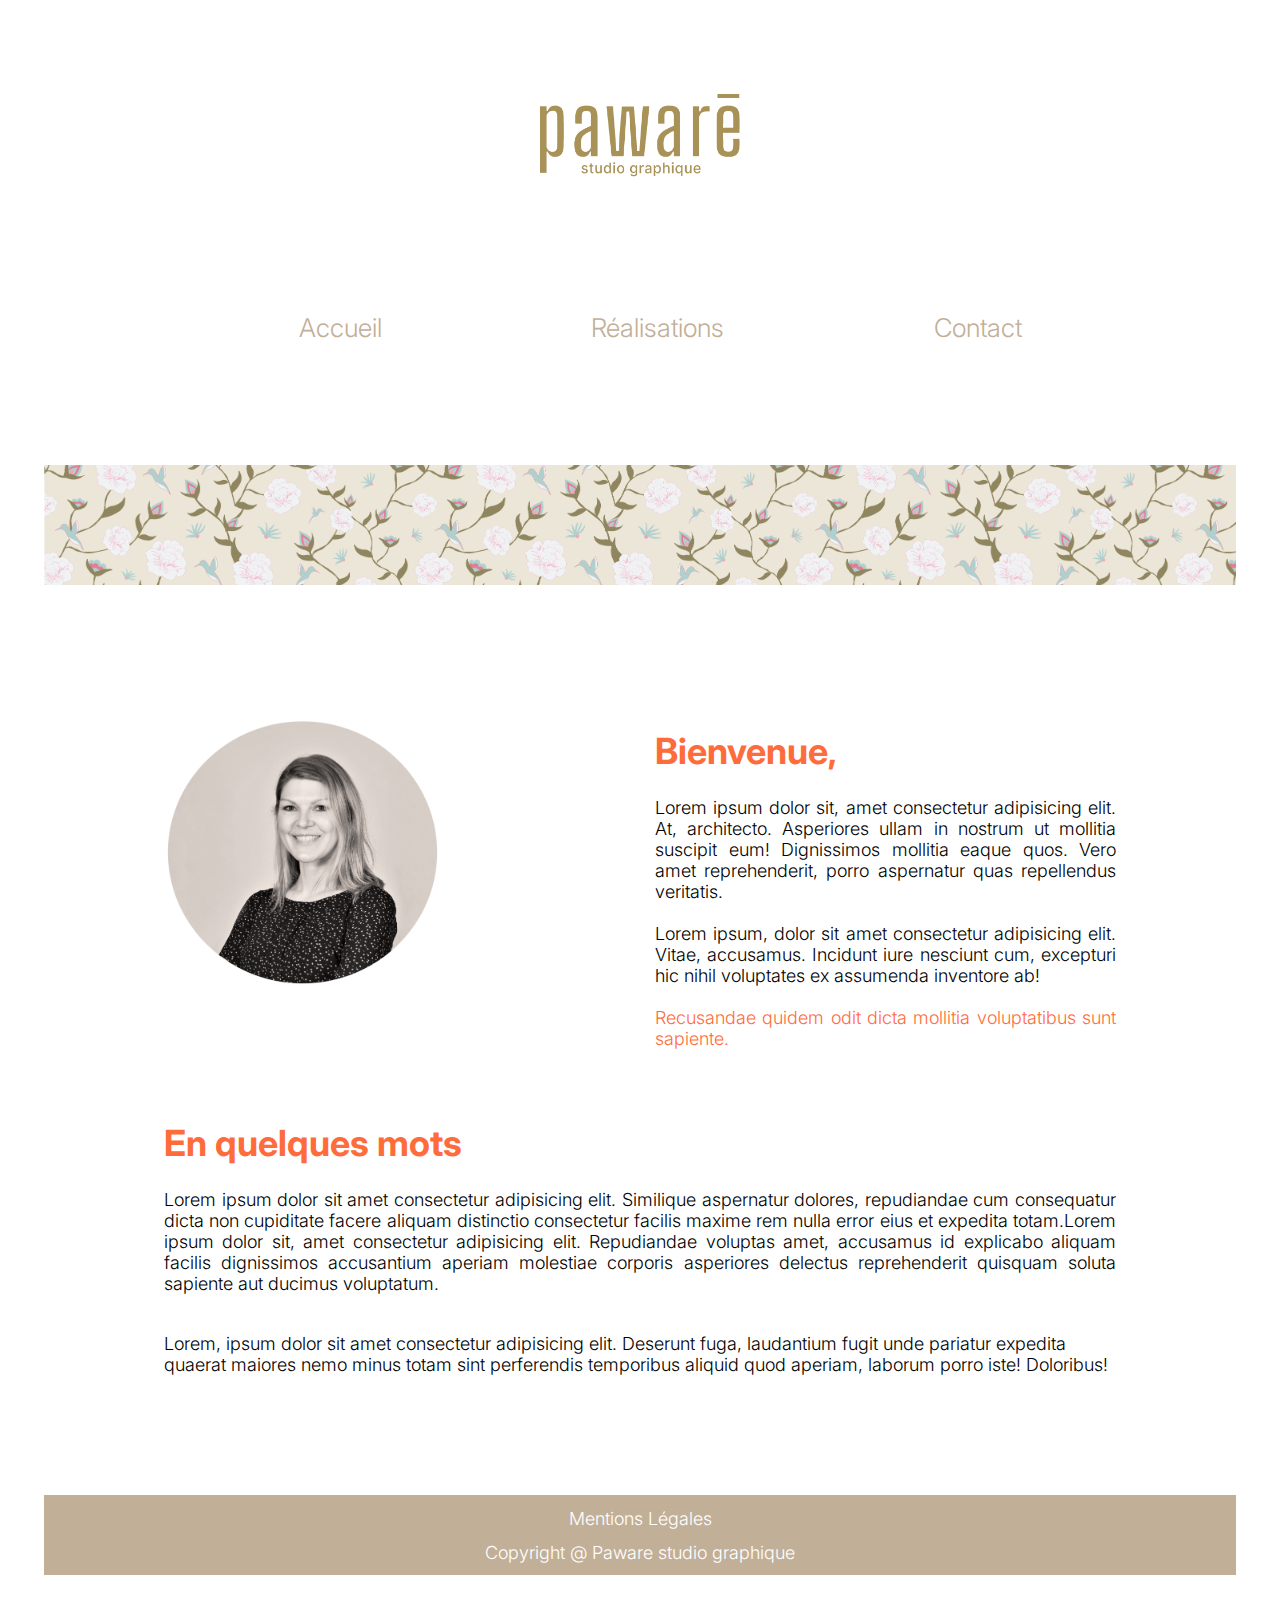
==== index.html @ 5df1b91e "Portfolio V1" ====
<!DOCTYPE html>
<html lang="fr">
<head>
    <meta charset="UTF-8">
    <meta name="viewport" content="width=device-width, initial-scale=1.0">
    <title>Evelyne_Lecardeur_Portfolio</title>
    <link rel="stylesheet" href="mise en page.css">
    <script src="script.js" defer></script>
    <link rel="preconnect" href="https://fonts.googleapis.com">
    <link rel="preconnect" href="https://fonts.gstatic.com" crossorigin>
    <link href="https://fonts.googleapis.com/css2?family=Inter:ital,opsz,wght@0,14..32,100..900;1,14..32,100..900&display=swap" rel="stylesheet">
</head>
<body>
    <header>
     <div class="entete">
        <img src="Images/Logo complet.png"alt="Logo">
    </div>
        <nav id="menu">
            <button><img src="Images/Burger.png"></button>
            <ul>
                <li><a href="index.html">Accueil</a></li>
                <li><a href="page1portfolio.html">Réalisations</a></li> 
                <li><a href="page2contact.html">Contact</a></li>      
            </ul>
        </nav>
    </header>

     <div class="image-bandeau">
         <img src="Images/Motif.png"alt="motif de présentation">
    </div>
    
    <main>

        <div class="container-presentation">
            <div class="colonne demi seuil-500">
                <img src="Images/Photo RONDE2.png"alt="photo de portrait"> </div>
            <div class= "colonne demi seuil-500">
                <h1>Bienvenue,</h1>
                <p>Lorem ipsum dolor sit, amet consectetur adipisicing elit. At, architecto. Asperiores ullam in nostrum ut mollitia suscipit eum! Dignissimos mollitia eaque quos. Vero amet reprehenderit, porro aspernatur quas repellendus veritatis.<br><br> Lorem ipsum, dolor sit amet consectetur adipisicing elit. Vitae, accusamus. Incidunt iure nesciunt cum, excepturi hic nihil voluptates ex assumenda inventore ab!<br><br><span class="exergue">Recusandae quidem odit dicta mollitia voluptatibus sunt sapiente.</span></p>
            </div>
    </div>
    <div class="container-texte">       
                 <h1>En quelques mots</h1>
                 <p>Lorem ipsum dolor sit amet consectetur adipisicing elit. Similique aspernatur dolores, repudiandae cum consequatur dicta non cupiditate facere aliquam distinctio consectetur facilis maxime rem nulla error eius et expedita totam.Lorem ipsum dolor sit, amet consectetur adipisicing elit. Repudiandae voluptas amet, accusamus id explicabo aliquam facilis dignissimos accusantium aperiam molestiae corporis asperiores delectus reprehenderit quisquam soluta sapiente aut ducimus voluptatum.</p>
                <br> Lorem, ipsum dolor sit amet consectetur adipisicing elit. Deserunt fuga, laudantium fugit unde pariatur expedita quaerat maiores nemo minus totam sint perferendis temporibus aliquid quod aperiam, laborum porro iste! Doloribus!   
   </div>
    </main>
    <footer>
        <div><a href=""> Mentions Légales </a></div>
        <div>Copyright @ Paware studio graphique</div>
        
    </footer>
</body>
</html>
---- mise en page.css ----
/* palette de couleurs
blanc cassé #F2F0E8
Orange #ff6c3c
Doré #A99257
Brun #c2af97
*/

body {
  font-family: "Inter", sans-serif;
  font-optical-sizing: auto;
  font-weight: 300;
  font-size: 18px;
  padding: 36px;
  font-style: normal;
  background-color: white;
}

p {
  text-align: justify;
}
/******* MENU *******/
 
.entete {
  display: flex;
  align-self: center;
  max-width: 200px;
  max-height: 250px;
  margin-bottom: 55px;
}

header {
display: flex;
padding-block: 50px;
justify-content: space-evenly;
flex-direction: column;
}

nav {
  position:relative;
}

nav ul {
  list-style-type: none;
  display:flex;
 /* justify-content: space-evenly;*/
  margin-left: 120px;
  margin-right: 120px;
  gap: 100px;
  font-size: larger;
}
nav a {
  color: #c2af97;
  text-decoration: none;
}

li {
  margin: 0 15px;
  position: relative; 
}

li::after {
  content: '';
  position: absolute;
  bottom: 0;
  left: 0;
  width: 0;
  height: 2px;
  background-color: #ff6c3c; 
  transition: width 0.3s ease; 
}

li:hover::after {
  width: 100%; 
}

nav a:hover{  
  font-weight: bold;
  text-transform:uppercase ;
}

.image-bandeau img{
  display: block;
  width: 100%;
  height: 120px;
  object-fit: cover;
  /*border-top-style:solid;
  border-color: #EA5658;*/
 }


h1 {
  color:#ff6c3c;
 }
 
/*** RESPONSIVE MENU ***/

#menu button  {
  width: 12%;
  flex-shrink: 0;
  background-color: transparent;
  border:none;
  display: none;
  transition:margin-top 0.5s; 
  }
  
  #menu button img {
      width:100%;
  }
  button {
      display: none; /* par defaut. car il doit apparaite sous le seuil des 800px*/
  }
  
  #menu ul {
     
      display: flex;
      padding-block: 50px;
      justify-content: space-evenly;
  }
  

  #menu.visible ul {
      display:flex;  /*pour annuler display none, donc le masquage*/
  }
  
  #menu a {
      color:#c2af97;
      font-size: larger;
      text-decoration:none;
  }

@media screen and (max-width:800px){

  #menu ul {
      display: none;
      flex-direction: column;
      margin: 20px 0px ; 
  }   

  #menu button  {
      display:block;
       }
       
  #menu.visible button{
      margin-top:5px;
  }

  }


/******* INDEX  PAGE ACCUEIL*******/

.container-presentation {
  display:flex;
  gap:30px;
}

.colonne {
  width:100%;
  text-align: justify;
}

.colonne  img {
  align-items: center;
  width:60%;
  height: auto;
}

.demi {
  width:50%;
}

.exergue {
  color:#ff6c3c ;
}

/*** RESPONSIVE PAGE ACCUEIL ***/

@media screen and (max-width:800px) {
  .colonne img {
    display: none;
  }
  .container-presentation {
      flex-wrap:wrap;
  }
  .entete {
    display:none;
  }
}

@media screen and (max-width:500px) {

.seuil-500 {
width: 100%;
  }

.image-bandeau {
  display: none;
}
}

/*******  PAGE 1 - PORTFOLIO *******/

main {
  display: flex;
  flex-wrap: wrap;
  gap: 30px;
  margin: 120px;
}

.introduction-projets {
  margin-bottom: 30px;
}

.conteneur_image {
  width: calc(100%/3 - 60px/3);
  position:relative;
  overflow:hidden;
}

img {
  width: 100%;
  height:100%;
  object-fit:cover;
  vertical-align: middle;
  transition:filter 0.5s, transform 0.5s;
}

 .legendetitre {
  position: absolute;
  bottom:0;  /*en bas de son élément parent,l'image*/
  width:100%; /* 100% de son conteneur*/
  height:70%;
  background-color:#c2af97;
  color:white;
  font-size: 0.8em;
  padding: 10px;
  box-sizing: border-box; 
  transform:translateY(100%);
  transition:transform 0.5s;
  background-color 0.5s , 0.5s ; 
} 

.conteneur_image:hover  .legendetitre {
 transform:translateY(0);
 background-color: #ff6c3c ;
 color: white;
}


/******* PAGE 2 CONTACT *******/

.titre {
  text-align: center;
  margin-top: 120px;
}


.conteneur-contact {
margin-left: 120px;
margin-right: 120px;
padding: 20px;
border-radius: 8px;
}


.contact-form {
  display: flex;
  flex-direction: column;
 justify-content: center;
  align-items: center;
}

.contact-form label {
  margin-bottom: 5px;
  font-weight: bold;
}

.contact-form input,
.contact-form textarea {
  margin: 40px;
  padding: 10px;
  border: 1px solid #A99257;
  border-radius: 4px;
  font-size: 14px;
  width: 100%;

}

.contact-form textarea {
  resize: none;
  height: 200px;
  display: block;
  max-height: 500px;

  }
  

.btn {
  background-color:#c2af97 ;
  color: white;
  border: none;
  border-radius: 4px;
  font-size: 1.5em;
  cursor: pointer;
  text-transform: uppercase;
}

.btn:hover {
  background-color: #ff6c3c;
}


/******* FOOTER *******/

footer{
  background-color:#c2af97;
  color:#F2F0E8;
  height: 80px;
  list-style-type:none;
  color: white;
  text-align: center;
  display:flex;
  justify-content: space-evenly;
  justify-items: center;
  flex-direction: column;
}

footer  a {
    text-decoration: none;
    color:white;
  }
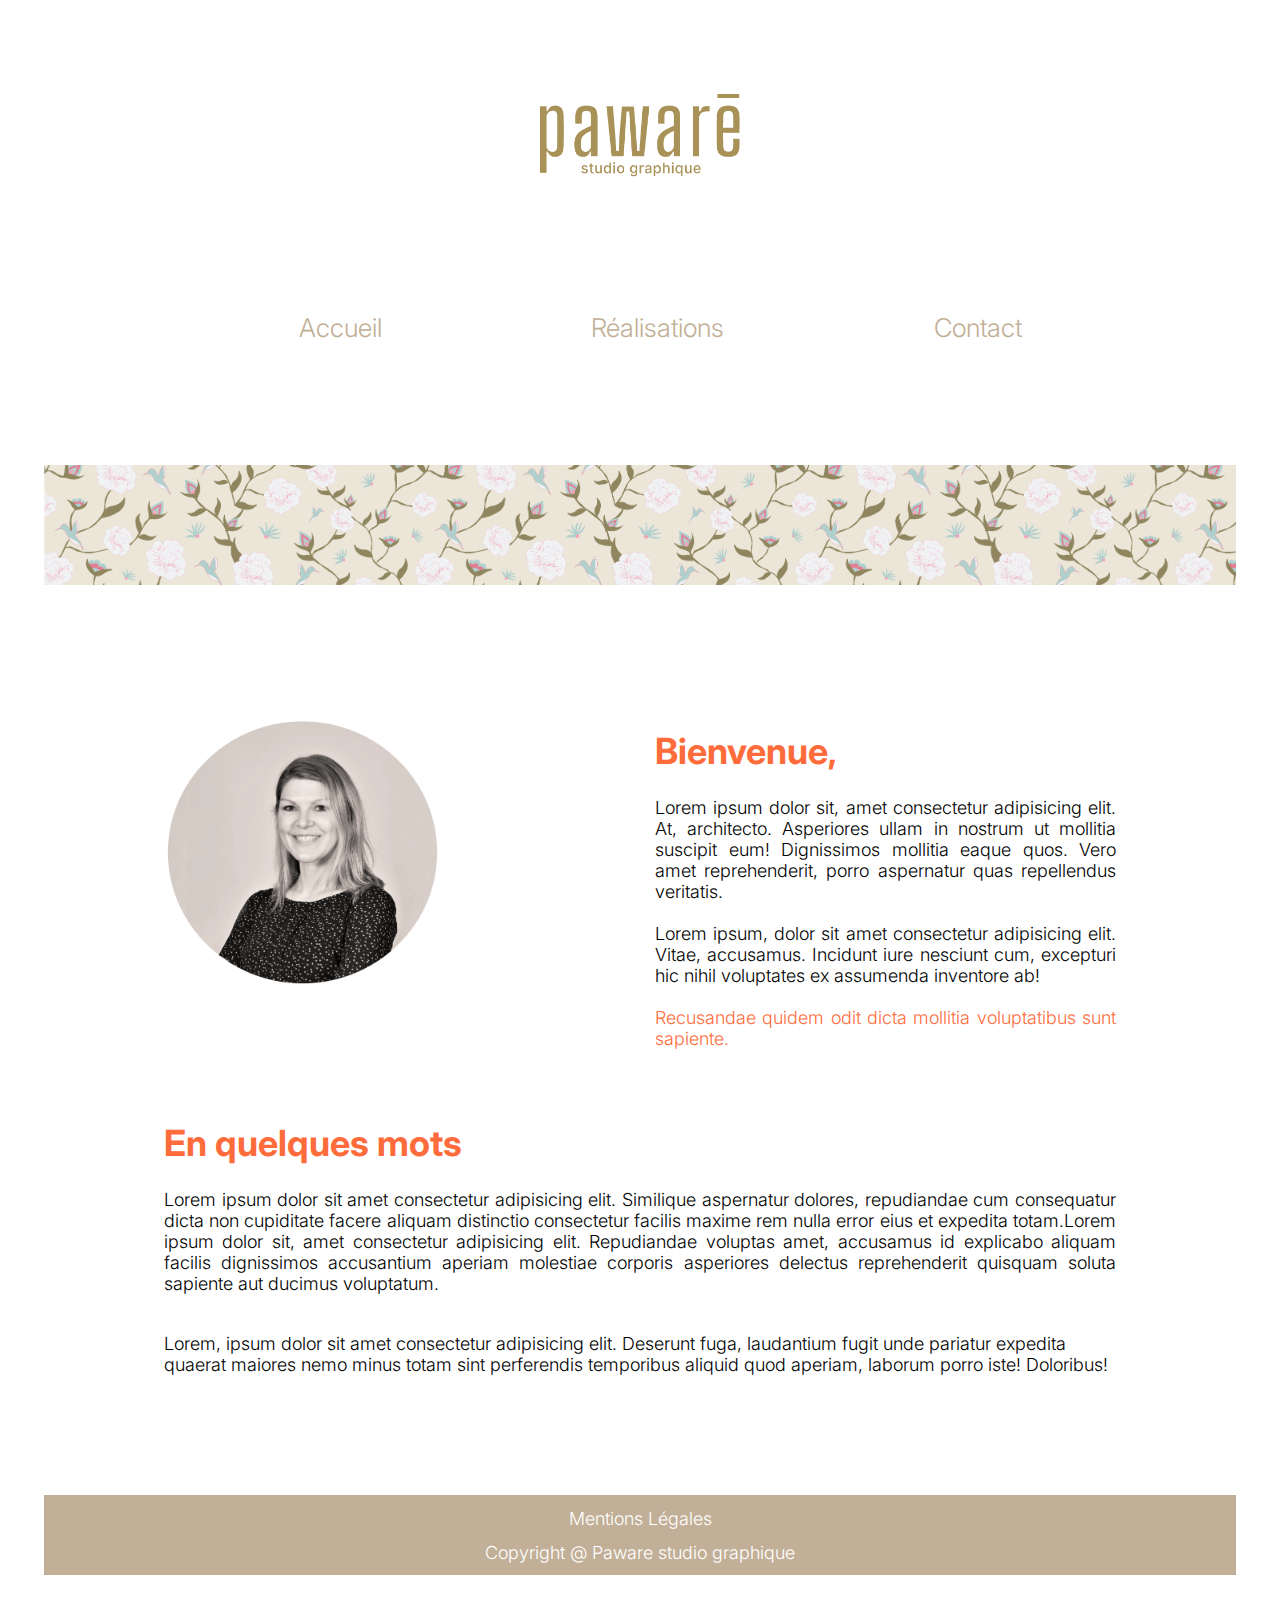
==== commit c4f66549: "Add files via upload" ====
--- a/index.html
+++ b/index.html
@@ -1,54 +1,57 @@
-<!DOCTYPE html>
-<html lang="fr">
-<head>
-    <meta charset="UTF-8">
-    <meta name="viewport" content="width=device-width, initial-scale=1.0">
-    <title>Evelyne_Lecardeur_Portfolio</title>
-    <link rel="stylesheet" href="mise en page.css">
-    <script src="script.js" defer></script>
-    <link rel="preconnect" href="https://fonts.googleapis.com">
-    <link rel="preconnect" href="https://fonts.gstatic.com" crossorigin>
-    <link href="https://fonts.googleapis.com/css2?family=Inter:ital,opsz,wght@0,14..32,100..900;1,14..32,100..900&display=swap" rel="stylesheet">
-</head>
-<body>
-    <header>
-     <div class="entete">
-        <img src="Images/Logo complet.png"alt="Logo">
-    </div>
-        <nav id="menu">
-            <button><img src="Images/Burger.png"></button>
-            <ul>
-                <li><a href="index.html">Accueil</a></li>
-                <li><a href="page1portfolio.html">Réalisations</a></li> 
-                <li><a href="page2contact.html">Contact</a></li>      
-            </ul>
-        </nav>
-    </header>
-
-     <div class="image-bandeau">
-         <img src="Images/Motif.png"alt="motif de présentation">
-    </div>
-    
-    <main>
-
-        <div class="container-presentation">
-            <div class="colonne demi seuil-500">
-                <img src="Images/Photo RONDE2.png"alt="photo de portrait"> </div>
-            <div class= "colonne demi seuil-500">
-                <h1>Bienvenue,</h1>
-                <p>Lorem ipsum dolor sit, amet consectetur adipisicing elit. At, architecto. Asperiores ullam in nostrum ut mollitia suscipit eum! Dignissimos mollitia eaque quos. Vero amet reprehenderit, porro aspernatur quas repellendus veritatis.<br><br> Lorem ipsum, dolor sit amet consectetur adipisicing elit. Vitae, accusamus. Incidunt iure nesciunt cum, excepturi hic nihil voluptates ex assumenda inventore ab!<br><br><span class="exergue">Recusandae quidem odit dicta mollitia voluptatibus sunt sapiente.</span></p>
-            </div>
-    </div>
-    <div class="container-texte">       
-                 <h1>En quelques mots</h1>
-                 <p>Lorem ipsum dolor sit amet consectetur adipisicing elit. Similique aspernatur dolores, repudiandae cum consequatur dicta non cupiditate facere aliquam distinctio consectetur facilis maxime rem nulla error eius et expedita totam.Lorem ipsum dolor sit, amet consectetur adipisicing elit. Repudiandae voluptas amet, accusamus id explicabo aliquam facilis dignissimos accusantium aperiam molestiae corporis asperiores delectus reprehenderit quisquam soluta sapiente aut ducimus voluptatum.</p>
-                <br> Lorem, ipsum dolor sit amet consectetur adipisicing elit. Deserunt fuga, laudantium fugit unde pariatur expedita quaerat maiores nemo minus totam sint perferendis temporibus aliquid quod aperiam, laborum porro iste! Doloribus!   
-   </div>
-    </main>
-    <footer>
-        <div><a href=""> Mentions Légales </a></div>
-        <div>Copyright @ Paware studio graphique</div>
-        
-    </footer>
-</body>
+<!DOCTYPE html>
+<html lang="fr">
+<head>
+    <meta charset="UTF-8">
+    <meta name="viewport" content="width=device-width, initial-scale=1.0">
+    <title>Evelyne_Lecardeur_Portfolio</title>
+    <link rel="stylesheet" href="mise en page.css">
+    <script src="script.js" defer></script>
+    <link rel="preconnect" href="https://fonts.googleapis.com">
+    <link rel="preconnect" href="https://fonts.gstatic.com" crossorigin>
+    <link href="https://fonts.googleapis.com/css2?family=Inter:ital,opsz,wght@0,14..32,100..900;1,14..32,100..900&display=swap" rel="stylesheet">
+</head>
+<body>
+    <header>
+     <div class="entete">
+        <img src="Images/Logo complet.png"alt="Logo">
+    </div>
+        <nav id="menu">
+            <button><img src="Images/Burger.png"></button>
+            <ul>
+                <li><a href="index.html">Accueil</a></li>
+                <li><a href="page1portfolio.html">Réalisations</a></li> 
+                <li><a href="page2contact.html">Contact</a></li>      
+            </ul>
+        </nav>
+    </header>
+
+     <div class="image-bandeau">
+         <img src="Images/Motif.png"alt="motif de présentation">
+    </div>
+    
+    <main>
+
+        <div class="container-presentation">
+            <div class="colonne demi seuil-500">
+                <img src="Images/Photo RONDE2.webp"alt="photo de portrait"> </div>
+            <div class= "colonne demi seuil-500">
+                <h1>Bienvenue,</h1>
+                <p>Lorem ipsum dolor sit, amet consectetur adipisicing elit. At, architecto. Asperiores ullam in nostrum ut mollitia suscipit eum! Dignissimos mollitia eaque quos. Vero amet reprehenderit, porro aspernatur quas repellendus veritatis.<br><br> Lorem ipsum, dolor sit amet consectetur adipisicing elit. Vitae, accusamus. Incidunt iure nesciunt cum, excepturi hic nihil voluptates ex assumenda inventore ab!<br><br><span class="exergue">Recusandae quidem odit dicta mollitia voluptatibus sunt sapiente.</span></p>
+            </div>
+    </div>
+
+    <div class="container-texte">       
+                 <h1>En quelques mots</h1>
+                 <p>Lorem ipsum dolor sit amet consectetur adipisicing elit. Similique aspernatur dolores, repudiandae cum consequatur dicta non cupiditate facere aliquam distinctio consectetur facilis maxime rem nulla error eius et expedita totam.Lorem ipsum dolor sit, amet consectetur adipisicing elit. Repudiandae voluptas amet, accusamus id explicabo aliquam facilis dignissimos accusantium aperiam molestiae corporis asperiores delectus reprehenderit quisquam soluta sapiente aut ducimus voluptatum.</p>
+                <br> Lorem, ipsum dolor sit amet consectetur adipisicing elit. Deserunt fuga, laudantium fugit unde pariatur expedita quaerat maiores nemo minus totam sint perferendis temporibus aliquid quod aperiam, laborum porro iste! Doloribus!   
+   </div>
+   
+    </main>
+
+    <footer>
+        <div><a href=""> Mentions Légales </a></div>
+        <div>Copyright @ Paware studio graphique</div>
+        
+    </footer>
+</body>
 </html>--- a/mise en page.css
+++ b/mise en page.css
@@ -1,333 +1,333 @@
-/* palette de couleurs
-blanc cassé #F2F0E8
-Orange #ff6c3c
-Doré #A99257
-Brun #c2af97
-*/
-
-body {
-  font-family: "Inter", sans-serif;
-  font-optical-sizing: auto;
-  font-weight: 300;
-  font-size: 18px;
-  padding: 36px;
-  font-style: normal;
-  background-color: white;
-}
-
-p {
-  text-align: justify;
-}
-/******* MENU *******/
- 
-.entete {
-  display: flex;
-  align-self: center;
-  max-width: 200px;
-  max-height: 250px;
-  margin-bottom: 55px;
-}
-
-header {
-display: flex;
-padding-block: 50px;
-justify-content: space-evenly;
-flex-direction: column;
-}
-
-nav {
-  position:relative;
-}
-
-nav ul {
-  list-style-type: none;
-  display:flex;
- /* justify-content: space-evenly;*/
-  margin-left: 120px;
-  margin-right: 120px;
-  gap: 100px;
-  font-size: larger;
-}
-nav a {
-  color: #c2af97;
-  text-decoration: none;
-}
-
-li {
-  margin: 0 15px;
-  position: relative; 
-}
-
-li::after {
-  content: '';
-  position: absolute;
-  bottom: 0;
-  left: 0;
-  width: 0;
-  height: 2px;
-  background-color: #ff6c3c; 
-  transition: width 0.3s ease; 
-}
-
-li:hover::after {
-  width: 100%; 
-}
-
-nav a:hover{  
-  font-weight: bold;
-  text-transform:uppercase ;
-}
-
-.image-bandeau img{
-  display: block;
-  width: 100%;
-  height: 120px;
-  object-fit: cover;
-  /*border-top-style:solid;
-  border-color: #EA5658;*/
- }
-
-
-h1 {
-  color:#ff6c3c;
- }
- 
-/*** RESPONSIVE MENU ***/
-
-#menu button  {
-  width: 12%;
-  flex-shrink: 0;
-  background-color: transparent;
-  border:none;
-  display: none;
-  transition:margin-top 0.5s; 
-  }
-  
-  #menu button img {
-      width:100%;
-  }
-  button {
-      display: none; /* par defaut. car il doit apparaite sous le seuil des 800px*/
-  }
-  
-  #menu ul {
-     
-      display: flex;
-      padding-block: 50px;
-      justify-content: space-evenly;
-  }
-  
-
-  #menu.visible ul {
-      display:flex;  /*pour annuler display none, donc le masquage*/
-  }
-  
-  #menu a {
-      color:#c2af97;
-      font-size: larger;
-      text-decoration:none;
-  }
-
-@media screen and (max-width:800px){
-
-  #menu ul {
-      display: none;
-      flex-direction: column;
-      margin: 20px 0px ; 
-  }   
-
-  #menu button  {
-      display:block;
-       }
-       
-  #menu.visible button{
-      margin-top:5px;
-  }
-
-  }
-
-
-/******* INDEX  PAGE ACCUEIL*******/
-
-.container-presentation {
-  display:flex;
-  gap:30px;
-}
-
-.colonne {
-  width:100%;
-  text-align: justify;
-}
-
-.colonne  img {
-  align-items: center;
-  width:60%;
-  height: auto;
-}
-
-.demi {
-  width:50%;
-}
-
-.exergue {
-  color:#ff6c3c ;
-}
-
-/*** RESPONSIVE PAGE ACCUEIL ***/
-
-@media screen and (max-width:800px) {
-  .colonne img {
-    display: none;
-  }
-  .container-presentation {
-      flex-wrap:wrap;
-  }
-  .entete {
-    display:none;
-  }
-}
-
-@media screen and (max-width:500px) {
-
-.seuil-500 {
-width: 100%;
-  }
-
-.image-bandeau {
-  display: none;
-}
-}
-
-/*******  PAGE 1 - PORTFOLIO *******/
-
-main {
-  display: flex;
-  flex-wrap: wrap;
-  gap: 30px;
-  margin: 120px;
-}
-
-.introduction-projets {
-  margin-bottom: 30px;
-}
-
-.conteneur_image {
-  width: calc(100%/3 - 60px/3);
-  position:relative;
-  overflow:hidden;
-}
-
-img {
-  width: 100%;
-  height:100%;
-  object-fit:cover;
-  vertical-align: middle;
-  transition:filter 0.5s, transform 0.5s;
-}
-
- .legendetitre {
-  position: absolute;
-  bottom:0;  /*en bas de son élément parent,l'image*/
-  width:100%; /* 100% de son conteneur*/
-  height:70%;
-  background-color:#c2af97;
-  color:white;
-  font-size: 0.8em;
-  padding: 10px;
-  box-sizing: border-box; 
-  transform:translateY(100%);
-  transition:transform 0.5s;
-  background-color 0.5s , 0.5s ; 
-} 
-
-.conteneur_image:hover  .legendetitre {
- transform:translateY(0);
- background-color: #ff6c3c ;
- color: white;
-}
-
-
-/******* PAGE 2 CONTACT *******/
-
-.titre {
-  text-align: center;
-  margin-top: 120px;
-}
-
-
-.conteneur-contact {
-margin-left: 120px;
-margin-right: 120px;
-padding: 20px;
-border-radius: 8px;
-}
-
-
-.contact-form {
-  display: flex;
-  flex-direction: column;
- justify-content: center;
-  align-items: center;
-}
-
-.contact-form label {
-  margin-bottom: 5px;
-  font-weight: bold;
-}
-
-.contact-form input,
-.contact-form textarea {
-  margin: 40px;
-  padding: 10px;
-  border: 1px solid #A99257;
-  border-radius: 4px;
-  font-size: 14px;
-  width: 100%;
-
-}
-
-.contact-form textarea {
-  resize: none;
-  height: 200px;
-  display: block;
-  max-height: 500px;
-
-  }
-  
-
-.btn {
-  background-color:#c2af97 ;
-  color: white;
-  border: none;
-  border-radius: 4px;
-  font-size: 1.5em;
-  cursor: pointer;
-  text-transform: uppercase;
-}
-
-.btn:hover {
-  background-color: #ff6c3c;
-}
-
-
-/******* FOOTER *******/
-
-footer{
-  background-color:#c2af97;
-  color:#F2F0E8;
-  height: 80px;
-  list-style-type:none;
-  color: white;
-  text-align: center;
-  display:flex;
-  justify-content: space-evenly;
-  justify-items: center;
-  flex-direction: column;
-}
-
-footer  a {
-    text-decoration: none;
-    color:white;
-  }
-  
+/* palette de couleurs
+blanc cassé #F2F0E8
+Orange #ff6c3c
+Doré #A99257
+Brun #c2af97
+*/
+
+body {
+  font-family: "Inter", sans-serif;
+  font-optical-sizing: auto;
+  font-weight: 300;
+  font-size: 18px;
+  padding: 36px;
+  font-style: normal;
+  background-color: white;
+}
+
+p {
+  text-align: justify;
+}
+/******* MENU *******/
+ 
+.entete {
+  display: flex;
+  align-self: center;
+  max-width: 200px;
+  max-height: 250px;
+  margin-bottom: 55px;
+}
+
+header {
+display: flex;
+padding-block: 50px;
+justify-content: space-evenly;
+flex-direction: column;
+}
+
+nav {
+  position:relative;
+}
+
+nav ul {
+  list-style-type: none;
+  display:flex;
+ /* justify-content: space-evenly;*/
+  margin-left: 120px;
+  margin-right: 120px;
+  gap: 100px;
+  font-size: larger;
+}
+nav a {
+  color: #c2af97;
+  text-decoration: none;
+}
+
+li {
+  margin: 0 15px;
+  position: relative; 
+}
+
+li::after {
+  content: '';
+  position: absolute;
+  bottom: 0;
+  left: 0;
+  width: 0;
+  height: 2px;
+  background-color: #ff6c3c; 
+  transition: width 0.3s ease; 
+}
+
+li:hover::after {
+  width: 100%; 
+}
+
+nav a:hover{  
+  font-weight: bold;
+  text-transform:uppercase ;
+}
+
+.image-bandeau img{
+  display: block;
+  width: 100%;
+  height: 120px;
+  object-fit: cover;
+  /*border-top-style:solid;
+  border-color: #EA5658;*/
+ }
+
+
+h1 {
+  color:#ff6c3c;
+ }
+ 
+/*** RESPONSIVE MENU ***/
+
+#menu button  {
+  width: 12%;
+  flex-shrink: 0;
+  background-color: transparent;
+  border:none;
+  display: none;
+  transition:margin-top 0.5s; 
+  }
+  
+  #menu button img {
+      width:100%;
+  }
+  button {
+      display: none; /* par defaut. car il doit apparaite sous le seuil des 800px*/
+  }
+  
+  #menu ul {
+     
+      display: flex;
+      padding-block: 50px;
+      justify-content: space-evenly;
+  }
+  
+
+  #menu.visible ul {
+      display:flex;  /*pour annuler display none, donc le masquage*/
+  }
+  
+  #menu a {
+      color:#c2af97;
+      font-size: larger;
+      text-decoration:none;
+  }
+
+@media screen and (max-width:800px){
+
+  #menu ul {
+      display: none;
+      flex-direction: column;
+      margin: 20px 0px ; 
+  }   
+
+  #menu button  {
+      display:block;
+       }
+       
+  #menu.visible button{
+      margin-top:5px;
+  }
+
+  }
+
+
+/******* INDEX  PAGE ACCUEIL*******/
+
+.container-presentation {
+  display:flex;
+  gap:30px;
+}
+
+.colonne {
+  width:100%;
+  text-align: justify;
+}
+
+.colonne  img {
+  align-items: center;
+  width:60%;
+  height: auto;
+}
+
+.demi {
+  width:50%;
+}
+
+.exergue {
+  color:#ff6c3c ;
+}
+
+/*** RESPONSIVE PAGE ACCUEIL ***/
+
+@media screen and (max-width:800px) {
+  .colonne img {
+    display: none;
+  }
+  .container-presentation {
+      flex-wrap:wrap;
+  }
+  .entete {
+    display:none;
+  }
+}
+
+@media screen and (max-width:500px) {
+
+.seuil-500 {
+width: 100%;
+  }
+
+.image-bandeau {
+  display: none;
+}
+}
+
+/*******  PAGE 1 - PORTFOLIO *******/
+
+main {
+  display: flex;
+  flex-wrap: wrap;
+  gap: 30px;
+  margin: 120px;
+}
+
+.introduction-projets {
+  margin-bottom: 30px;
+}
+
+.conteneur_image {
+  width: calc(100%/3 - 60px/3);
+  position:relative;
+  overflow:hidden;
+}
+
+img {
+  width: 100%;
+  height:100%;
+  object-fit:cover;
+  vertical-align: middle;
+  transition:filter 0.5s, transform 0.5s;
+}
+
+ .legendetitre {
+  position: absolute;
+  bottom:0;  /*en bas de son élément parent,l'image*/
+  width:100%; /* 100% de son conteneur*/
+  height:70%;
+  background-color:#c2af97;
+  color:white;
+  font-size: 0.8em;
+  padding: 10px;
+  box-sizing: border-box; 
+  transform:translateY(100%);
+  transition:transform 0.5s;
+  background-color 0.5s , 0.5s ; 
+} 
+
+.conteneur_image:hover  .legendetitre {
+ transform:translateY(0);
+ background-color: #ff6c3c ;
+ color: white;
+}
+
+
+/******* PAGE 2 CONTACT *******/
+
+.titre {
+  text-align: center;
+  margin-top: 120px;
+}
+
+
+.conteneur-contact {
+margin-left: 120px;
+margin-right: 120px;
+padding: 20px;
+border-radius: 8px;
+}
+
+
+.contact-form {
+  display: flex;
+  flex-direction: column;
+ justify-content: center;
+  align-items: center;
+}
+
+.contact-form label {
+  margin-bottom: 5px;
+  font-weight: bold;
+}
+
+.contact-form input,
+.contact-form textarea {
+  margin: 40px;
+  padding: 10px;
+  border: 1px solid #A99257;
+  border-radius: 4px;
+  font-size: 14px;
+  width: 100%;
+
+}
+
+.contact-form textarea {
+  resize: none;
+  height: 200px;
+  display: block;
+  max-height: 500px;
+
+  }
+  
+
+.btn {
+  background-color:#c2af97 ;
+  color: white;
+  border: none;
+  border-radius: 4px;
+  font-size: 1.5em;
+  cursor: pointer;
+  text-transform: uppercase;
+}
+
+.btn:hover {
+  background-color: #ff6c3c;
+}
+
+
+/******* FOOTER *******/
+
+footer{
+  background-color:#c2af97;
+  color:#F2F0E8;
+  height: 80px;
+  list-style-type:none;
+  color: white;
+  text-align: center;
+  display:flex;
+  justify-content: space-evenly;
+  justify-items: center;
+  flex-direction: column;
+}
+
+footer  a {
+    text-decoration: none;
+    color:white;
+  }
+  
  